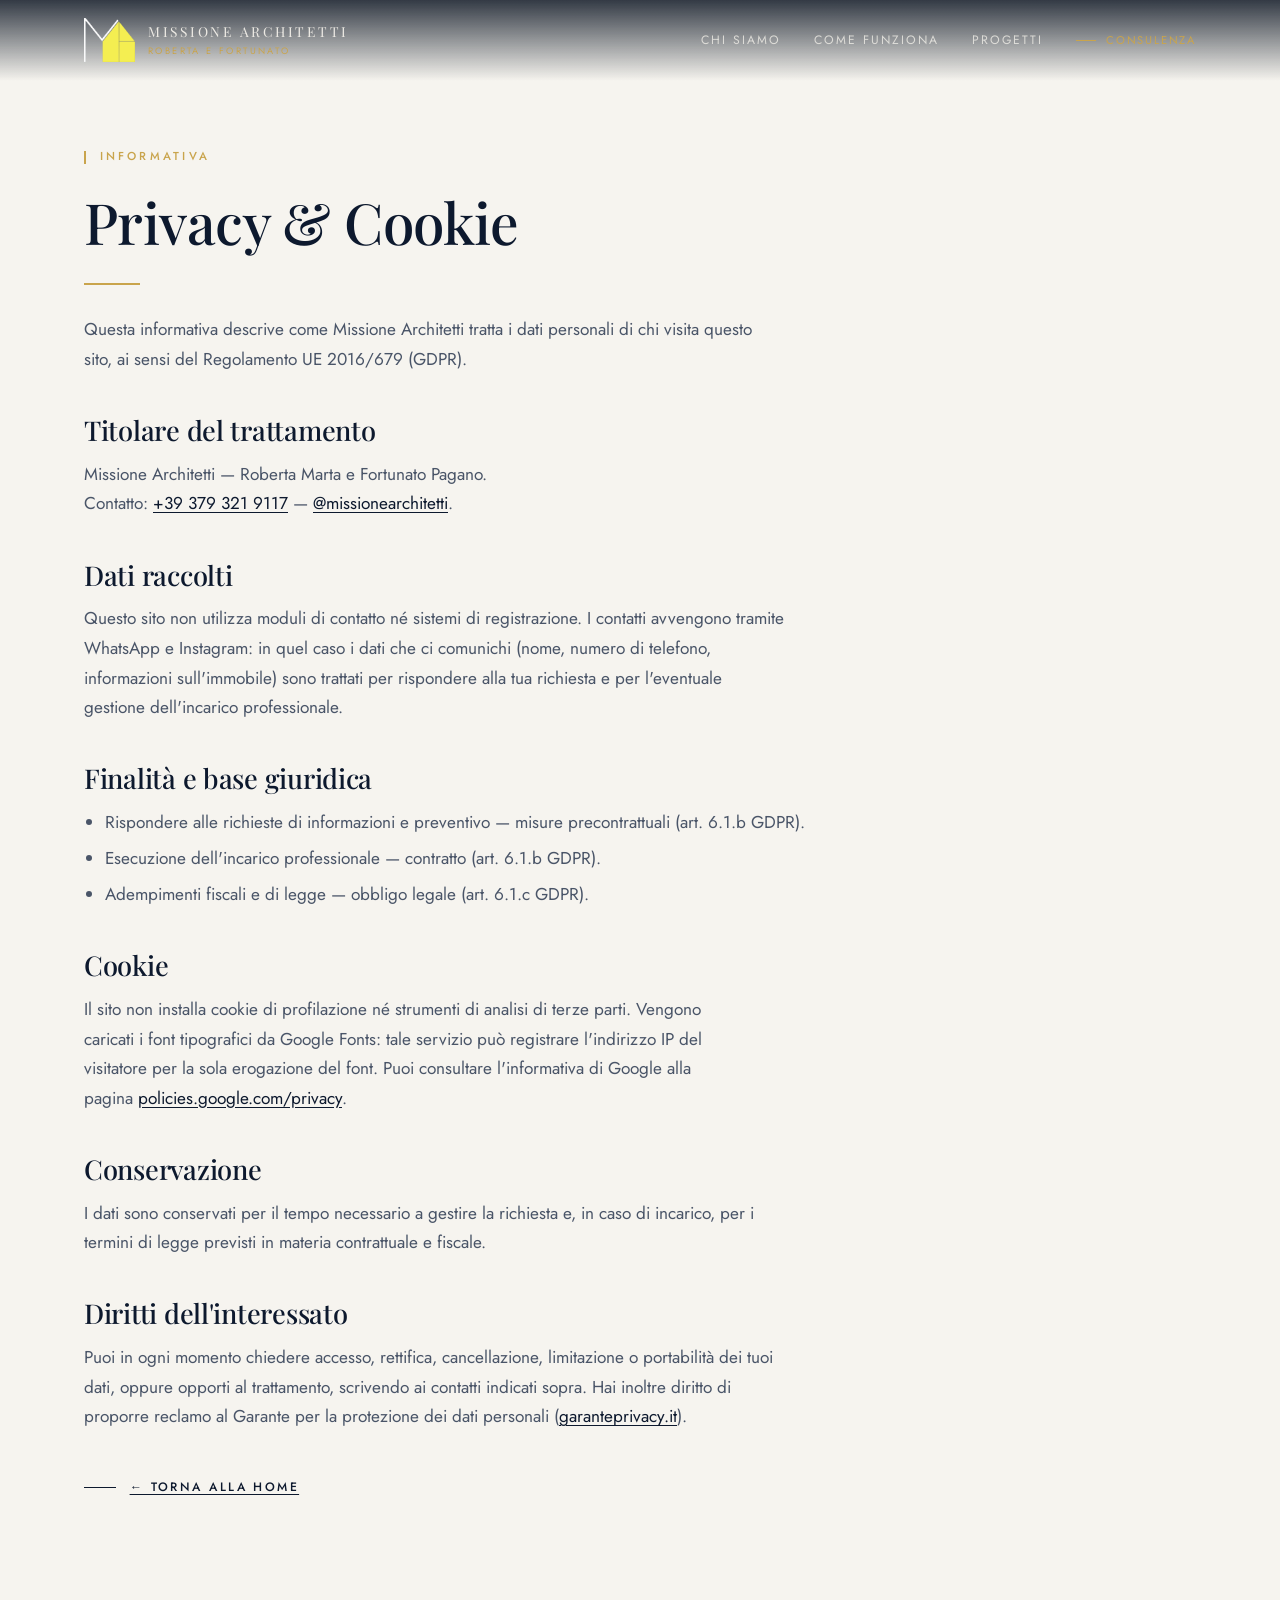
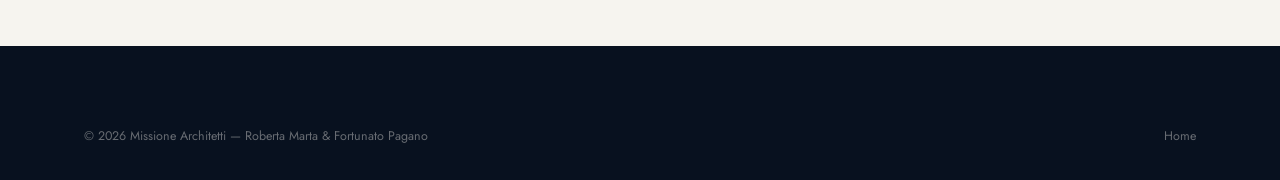
==== privacy.html @ d859e7e1 "Favicon quadrata, canonical sul dominio, sitemap e anteprime social assolute" ====
<!DOCTYPE html>
<html lang="it">
<head>
<meta charset="UTF-8">
<meta name="viewport" content="width=device-width, initial-scale=1">
<title>Privacy | Missione Architetti</title>
<meta name="description" content="Informativa privacy e cookie di Missione Architetti.">
<meta name="robots" content="noindex, follow">
<meta name="theme-color" content="#0D192E">
<link rel="canonical" href="https://www.missionearchitetti.it/privacy.html">
<link rel="icon" href="/favicon.ico" sizes="32x32">
<link rel="icon" type="image/png" href="/assets/img/favicon-512.png" sizes="512x512">
<link rel="apple-touch-icon" href="/assets/img/apple-touch-icon.png">
<link rel="preconnect" href="https://fonts.googleapis.com">
<link rel="preconnect" href="https://fonts.gstatic.com" crossorigin>
<link href="https://fonts.googleapis.com/css2?family=Cormorant+Garamond:ital,wght@0,400;0,500;1,400&family=Playfair+Display:wght@400;500;600&family=Jost:wght@300;400;500;600&display=swap" rel="stylesheet">
<link rel="stylesheet" href="assets/style.css">
<style>
  .legal{padding-top:clamp(9rem,16vh,12rem)}
  .legal h2{font-size:clamp(1.3rem,1.1rem + .8vw,1.7rem); margin:2.6rem 0 .9rem}
  .legal p, .legal li{color:var(--ink-soft); max-width:70ch}
  .legal ul{list-style:disc; padding-left:1.3rem; margin-top:.6rem}
  .legal li{margin-bottom:.4rem}
  .legal a{color:var(--navy); text-decoration:underline; text-underline-offset:3px}
</style>
</head>
<body>

<header class="nav is-stuck" id="nav">
  <div class="nav__inner">
    <a class="nav__logo" href="index.html" aria-label="Missione Architetti — home">
      <img src="assets/img/logo-icon.png" alt="">
      <span>Missione Architetti<small>Roberta e Fortunato</small></span>
    </a>
    <nav class="nav__links" id="navLinks" aria-label="Navigazione principale">
      <a href="index.html#chi-siamo">Chi siamo</a>
      <a href="index.html#metodo">Come funziona</a>
      <a href="progetti.html">Progetti</a>
      <a class="btn btn--gold" href="https://wa.me/393793219117" target="_blank" rel="noopener">Consulenza</a>
    </nav>
    <button class="nav__toggle" id="navToggle" aria-label="Apri il menu" aria-expanded="false" aria-controls="navLinks"><span></span></button>
  </div>
</header>

<main class="section section--cream legal">
  <div class="wrap">
    <span class="eyebrow">Informativa</span>
    <h1 class="h-section">Privacy &amp; Cookie</h1>
    <div class="rule"></div>

    <p>Questa informativa descrive come Missione Architetti tratta i dati personali di chi
    visita questo sito, ai sensi del Regolamento UE 2016/679 (GDPR).</p>

    <h2>Titolare del trattamento</h2>
    <p>Missione Architetti — Roberta Marta e Fortunato Pagano.<br>
    Contatto: <a href="https://wa.me/393793219117" target="_blank" rel="noopener">+39 379 321 9117</a> —
    <a href="https://www.instagram.com/missionearchitetti/" target="_blank" rel="noopener">@missionearchitetti</a>.</p>
    <!-- DA COMPLETARE: ragione sociale, P.IVA, sede legale ed email PEC/ordinaria -->

    <h2>Dati raccolti</h2>
    <p>Questo sito non utilizza moduli di contatto né sistemi di registrazione. I contatti
    avvengono tramite WhatsApp e Instagram: in quel caso i dati che ci comunichi (nome,
    numero di telefono, informazioni sull'immobile) sono trattati per rispondere alla tua
    richiesta e per l'eventuale gestione dell'incarico professionale.</p>

    <h2>Finalità e base giuridica</h2>
    <ul>
      <li>Rispondere alle richieste di informazioni e preventivo — misure precontrattuali (art. 6.1.b GDPR).</li>
      <li>Esecuzione dell'incarico professionale — contratto (art. 6.1.b GDPR).</li>
      <li>Adempimenti fiscali e di legge — obbligo legale (art. 6.1.c GDPR).</li>
    </ul>

    <h2>Cookie</h2>
    <p>Il sito non installa cookie di profilazione né strumenti di analisi di terze parti.
    Vengono caricati i font tipografici da Google Fonts: tale servizio può registrare
    l'indirizzo IP del visitatore per la sola erogazione del font. Puoi consultare
    l'informativa di Google alla pagina
    <a href="https://policies.google.com/privacy" target="_blank" rel="noopener">policies.google.com/privacy</a>.</p>
    <!-- Se in futuro aggiungi Google Analytics, Meta Pixel o un modulo di contatto,
         questa sezione va aggiornata e va inserito un banner di consenso cookie. -->

    <h2>Conservazione</h2>
    <p>I dati sono conservati per il tempo necessario a gestire la richiesta e, in caso di
    incarico, per i termini di legge previsti in materia contrattuale e fiscale.</p>

    <h2>Diritti dell'interessato</h2>
    <p>Puoi in ogni momento chiedere accesso, rettifica, cancellazione, limitazione o
    portabilità dei tuoi dati, oppure opporti al trattamento, scrivendo ai contatti indicati
    sopra. Hai inoltre diritto di proporre reclamo al Garante per la protezione dei dati
    personali (<a href="https://www.garanteprivacy.it" target="_blank" rel="noopener">garanteprivacy.it</a>).</p>

    <div class="btn-row">
      <a class="btn btn--ghost" href="index.html">← Torna alla home</a>
    </div>
  </div>
</main>

<footer class="footer">
  <div class="wrap">
    <div class="footer__bottom" style="border-top:0; padding-top:0">
      <p>© <span id="year">2026</span> Missione Architetti — Roberta Marta &amp; Fortunato Pagano</p>
      <p><a href="index.html">Home</a></p>
    </div>
  </div>
</footer>

<script src="assets/script.js"></script>
</body>
</html>
---- assets/style.css ----
/* ==========================================================================
   MISSIONE ARCHITETTI — Roberta Marta & Fortunato Pagano
   Palette derivata dal logo e dalla comunicazione Instagram
   ========================================================================== */

:root{
  /* Colori */
  --navy:        #0D192E;
  --navy-deep:   #08111F;
  --navy-soft:   #16243D;
  --navy-line:   rgba(237,234,228,.14);

  --gold:        #C9A44C;
  --gold-light:  #DFC07A;
  --gold-dim:    rgba(201,164,76,.28);

  --cream:       #EDEAE4;
  --cream-warm:  #F6F4EF;
  --white:       #FFFFFF;

  --ink:         #0D192E;
  --ink-soft:    #4A5568;
  --ink-mute:    #7C8798;

  /* Accento dal logo, usato con parsimonia */
  --yellow:      #F4EE51;

  /* Tipografia */
  --serif: "Cormorant Garamond", "Playfair Display", Georgia, serif;
  --display: "Playfair Display", Georgia, serif;
  --sans: "Jost", "Helvetica Neue", Arial, sans-serif;

  /* Ritmo */
  --pad: clamp(1.25rem, 5vw, 4rem);
  --section: clamp(5rem, 11vw, 9.5rem);
  --maxw: 1240px;
  --radius: 2px;

  --ease: cubic-bezier(.22,.61,.36,1);
}

/* ---------- Reset ---------- */
*,*::before,*::after{box-sizing:border-box}
*{margin:0}
html{-webkit-text-size-adjust:100%; scroll-behavior:smooth; overflow-x:clip}
@media (prefers-reduced-motion: reduce){
  html{scroll-behavior:auto}
  *,*::before,*::after{animation-duration:.001ms !important; transition-duration:.001ms !important}
}
body{
  font-family:var(--sans);
  font-size:clamp(1rem,.96rem + .2vw,1.075rem);
  line-height:1.72;
  color:var(--ink);
  background:var(--cream-warm);
  -webkit-font-smoothing:antialiased;
  overflow-x:clip;
}
img,video,svg{display:block; max-width:100%; height:auto}
a{color:inherit; text-decoration:none}
button{font:inherit; color:inherit; background:none; border:0; cursor:pointer}
ul{list-style:none; padding:0}
::selection{background:var(--gold); color:var(--navy)}

/* ---------- Layout ---------- */
.wrap{width:100%; max-width:var(--maxw); margin-inline:auto; padding-inline:var(--pad)}
.section{padding-block:var(--section)}
.section--navy{background:var(--navy); color:var(--cream)}
.section--cream{background:var(--cream-warm)}
.section--tint{background:var(--cream)}

/* ---------- Tipografia ---------- */
.eyebrow{
  display:inline-flex; align-items:center; gap:.85rem;
  font-family:var(--sans);
  font-size:.72rem; font-weight:500;
  letter-spacing:.28em; text-transform:uppercase;
  color:var(--gold);
  margin-bottom:1.5rem;
}
.eyebrow::before{content:""; width:2px; height:1.15em; background:var(--gold); flex:none}
/* Blocco introduttivo: occhiello, titolo, filetto e testo tutti sullo stesso
   margine sinistro. Usato identico in ogni sezione. */
.intro{margin-bottom:clamp(2.6rem,5vw,4rem)}
/* Testo introduttivo un po' più grande: riempie la riga invece di lasciare
   mezza pagina vuota a destra, restando comodo da leggere. */
.intro .lede,.intro p{
  max-width:68ch;
  font-size:clamp(1.1rem, 1rem + .45vw, 1.35rem);
  line-height:1.7;
}

h1,h2,h3,h4{font-family:var(--display); font-weight:500; line-height:1.08; letter-spacing:-.01em}

.h-display{
  font-size:clamp(2.6rem, 1.4rem + 5.4vw, 5.4rem);
  line-height:1.02;
  letter-spacing:-.025em;
}
.h-section{
  font-size:clamp(2.05rem, 1.3rem + 3.1vw, 3.55rem);
  line-height:1.08;
  margin-bottom:1.4rem;
  text-wrap:balance;
}
/* Sotto una certa larghezza le interruzioni manuali peggiorano il testo:
   lo lasciamo andare a capo da solo. */
@media (max-width:760px){
  .h-section br,.h-display br,.page-hero h1 br,.hero__lede br,.lede br{display:none}
  .h-section,.h-display{text-wrap:pretty}
}
.h-card{font-size:1.22rem; line-height:1.25; letter-spacing:0}

.gold{color:var(--gold)}
.on-navy .gold{color:var(--gold-light)}
/* Il giallo del logo: solo su fondo scuro, dove ha contrasto */
.yellow{color:var(--yellow)}
em.soft{font-style:italic; font-family:var(--serif); font-weight:400}

/* text-wrap:pretty impedisce che l'ultima riga resti con una parola sola */
p,li,dd,blockquote{text-wrap:pretty}

.lede{
  font-size:clamp(1.06rem,1rem + .35vw,1.22rem);
  line-height:1.75;
  color:var(--ink-soft);
  max-width:64ch;
}
.section--navy .lede{color:rgba(237,234,228,.76)}

.rule{width:56px; height:2px; background:var(--gold); margin:1.9rem 0}

/* ---------- Bottoni ----------
   Un unico stile in tutto il sito: filetto, scritta, freccia. Nessun riquadro. */
.btn{
  display:inline-flex; align-items:center; gap:.85rem;
  padding:.45rem 0; border:0; background:none;
  font-family:var(--sans); font-size:.76rem; font-weight:500;
  letter-spacing:.2em; text-transform:uppercase;
  color:var(--gold);
  transition:color .4s var(--ease);
}
.btn::before{
  content:""; flex:none; width:32px; height:1px; background:currentColor;
  transition:width .45s var(--ease);
}
.btn:hover::before{width:50px}
.btn svg{width:1.05em; height:1.05em; flex:none; transition:transform .4s var(--ease)}
.btn:hover svg{transform:translateX(5px)}

.btn--gold{color:var(--gold)}
.btn--gold:hover{color:var(--gold-light)}

.btn--outline{color:rgba(237,234,228,.82)}
.btn--outline:hover{color:var(--cream)}

.btn--ghost{color:var(--navy)}
.btn--ghost:hover{color:var(--gold)}

.btn-row{display:flex; flex-wrap:wrap; gap:1.4rem 2.6rem; margin-top:2.4rem}

/* ==========================================================================
   NAV
   ========================================================================== */
.nav{
  position:fixed; inset:0 0 auto 0; z-index:100;
  padding-block:1.15rem;
  transition:background .45s var(--ease), padding .45s var(--ease), box-shadow .45s var(--ease);
}
.nav::after{
  content:""; position:absolute; inset:0; z-index:-1;
  background:linear-gradient(to bottom, rgba(8,17,31,.82), rgba(8,17,31,0));
  transition:opacity .45s var(--ease);
}
.nav.is-stuck{background:rgba(8,17,31,.94); backdrop-filter:blur(14px); padding-block:.65rem; box-shadow:0 1px 0 var(--navy-line)}
.nav.is-stuck::after{opacity:0}

.nav__inner{
  max-width:var(--maxw); margin-inline:auto; padding-inline:var(--pad);
  display:flex; align-items:center; justify-content:space-between; gap:2rem;
}
.nav__logo{display:flex; align-items:center; gap:.8rem}
.nav__logo img{height:44px; width:auto; transition:height .45s var(--ease)}
.nav.is-stuck .nav__logo img{height:36px}
.nav__logo span{
  font-family:var(--display); font-size:.86rem; letter-spacing:.2em;
  text-transform:uppercase; color:var(--cream); line-height:1.3;
}
.nav__logo span small{display:block; font-family:var(--sans); font-size:.58rem; letter-spacing:.26em; color:var(--gold); margin-top:.25rem}

.nav__links{display:flex; align-items:center; gap:2.1rem}
.nav__links a{
  font-size:.76rem; font-weight:400; letter-spacing:.16em; text-transform:uppercase;
  color:rgba(237,234,228,.82); position:relative; padding-block:.3rem;
  transition:color .3s var(--ease);
}
.nav__links a::after{
  content:""; position:absolute; left:0; bottom:0; width:0; height:1px;
  background:var(--gold); transition:width .35s var(--ease);
}
.nav__links a:hover{color:var(--cream)}
.nav__links a:hover::after{width:100%}
.nav__links .btn{font-size:.7rem; color:var(--gold); gap:.6rem}
.nav__links .btn::before{width:20px}
.nav__links .btn:hover::before{width:32px}
.nav__links .btn::after{display:none}

.nav__toggle{display:none; width:44px; height:44px; align-items:center; justify-content:center; color:var(--cream)}
.nav__toggle span{display:block; width:24px; height:1.5px; background:currentColor; position:relative; transition:background .3s}
.nav__toggle span::before,.nav__toggle span::after{
  content:""; position:absolute; left:0; width:24px; height:1.5px; background:currentColor;
  transition:transform .35s var(--ease), top .35s var(--ease);
}
.nav__toggle span::before{top:-7px} .nav__toggle span::after{top:7px}
.nav.is-open .nav__toggle span{background:transparent}
.nav.is-open .nav__toggle span::before{top:0; transform:rotate(45deg)}
.nav.is-open .nav__toggle span::after{top:0; transform:rotate(-45deg)}

/* ==========================================================================
   HERO
   ========================================================================== */
.hero{
  position:relative; min-height:100svh;
  display:flex; align-items:flex-end;
  background:var(--navy-deep); color:var(--cream);
  overflow:hidden; isolation:isolate;
  padding-block:clamp(7rem,14vh,10rem) clamp(3rem,7vh,5.5rem);
}
.hero__media{position:absolute; inset:0; z-index:-2}
.hero__media video,.hero__media img{width:100%; height:100%; object-fit:cover}
.hero__media::after{
  content:""; position:absolute; inset:0;
  background:
    linear-gradient(to top, rgba(8,17,31,.96) 0%, rgba(8,17,31,.72) 38%, rgba(8,17,31,.42) 68%, rgba(8,17,31,.68) 100%),
    radial-gradient(120% 90% at 20% 100%, rgba(13,25,46,.7), transparent 65%);
}
.hero__inner{width:100%; max-width:var(--maxw); margin-inline:auto; padding-inline:var(--pad)}
.hero__mark{height:clamp(66px,9vw,102px); width:auto; margin-bottom:2rem; opacity:.96}
.hero h1{max-width:16ch}
.hero__lede{
  margin-top:1.9rem; max-width:60ch;
  color:rgba(237,234,228,.8);
  font-size:clamp(1.05rem,1rem + .34vw,1.25rem); line-height:1.65;
}


/* ---------- Barra valori ---------- */
.pillars{background:var(--navy); color:var(--cream); border-top:1px solid var(--navy-line)}
.pillars__grid{display:grid; grid-template-columns:repeat(3,1fr); gap:0; padding-block:clamp(2.5rem,5vw,3.6rem)}
.pillar{padding:1.6rem clamp(1rem,2.6vw,2.4rem); display:flex; gap:1.1rem; align-items:flex-start}
.pillar + .pillar{border-left:1px solid var(--navy-line)}
.pillar svg{width:30px; height:30px; flex:none; color:var(--gold); stroke-width:1.15}
.pillar h3{
  font-family:var(--sans); font-size:.78rem; font-weight:500;
  letter-spacing:.17em; text-transform:uppercase; color:var(--cream);
  line-height:1.4; margin-bottom:.7rem;
}
.pillar p{font-size:.92rem; line-height:1.6; color:rgba(237,234,228,.62)}

/* ==========================================================================
   CHI SIAMO
   ========================================================================== */

/* Team */
.team{display:grid; grid-template-columns:repeat(2,1fr); gap:clamp(1.4rem,3vw,2.6rem); margin-top:clamp(3.5rem,7vw,5.5rem)}
.member{
  position:relative; overflow:hidden; border-radius:var(--radius);
  background:var(--navy-soft); cursor:pointer; outline:none;
}
.member:focus-visible{box-shadow:0 0 0 2px var(--gold)}
.member img{width:100%; aspect-ratio:4/5; object-fit:cover; transition:transform 1s var(--ease), filter .6s var(--ease)}
.member:hover img{transform:scale(1.035)}
.member.is-open img{filter:blur(2px) brightness(.6)}

.member__body{
  position:absolute; inset:auto 0 0 0; padding:clamp(1.2rem,3vw,2rem);
  background:linear-gradient(to top, rgba(8,17,31,.94), rgba(8,17,31,.55) 55%, transparent);
  transition:opacity .45s var(--ease), transform .45s var(--ease);
}
.member__body p{font-size:.72rem; letter-spacing:.22em; text-transform:uppercase; color:var(--gold-light)}
.member__body h3{font-family:var(--display); font-size:clamp(1.2rem,1rem + .8vw,1.7rem); color:var(--cream); margin-top:.35rem}
.member:hover .member__body,
.member:focus-within .member__body,
.member.is-open .member__body{opacity:0; transform:translateY(14px)}

/* Suggerimento "Scopri di più" */
.member__hint{
  display:inline-flex; align-items:center; gap:.5rem; margin-top:.9rem;
  font-size:.68rem; letter-spacing:.18em; text-transform:uppercase;
  color:rgba(237,234,228,.62);
  transition:color .35s var(--ease);
}
.member__hint svg{width:15px; height:15px; stroke-width:1.4; color:var(--gold)}
.member:hover .member__hint{color:var(--cream)}

/* Pannello bio */
.member__bio{
  position:absolute; inset:0; z-index:2;
  display:flex; flex-direction:column; justify-content:center;
  padding:clamp(1.5rem,3.4vw,2.4rem);
  background:linear-gradient(to top, rgba(8,17,31,.97), rgba(13,25,46,.93));
  opacity:0; visibility:hidden;
  transition:opacity .5s var(--ease), visibility .5s;
}
.member:hover .member__bio,
.member:focus-within .member__bio,
.member.is-open .member__bio{opacity:1; visibility:visible}

.member__bio .member__role{font-size:.68rem; letter-spacing:.24em; text-transform:uppercase; color:var(--gold)}
.member__bio h3{font-family:var(--display); font-size:clamp(1.25rem,1rem + .85vw,1.75rem); color:var(--cream); margin-top:.3rem}
.member__rule{display:block; width:44px; height:2px; background:var(--gold); margin:1.1rem 0 1.3rem}
.member__text p{font-size:clamp(.88rem,.85rem + .12vw,.96rem); line-height:1.68; color:rgba(237,234,228,.76)}
.member__text p + p{margin-top:.85rem}

/* Il pannello entra dal basso, con un filo di ritardo */
.member__bio > *{transform:translateY(12px); opacity:0; transition:transform .55s var(--ease), opacity .55s var(--ease)}
.member:hover .member__bio > *,
.member:focus-within .member__bio > *,
.member.is-open .member__bio > *{transform:none; opacity:1}
.member__bio > *:nth-child(2){transition-delay:.06s}
.member__bio > *:nth-child(3){transition-delay:.1s}
.member__bio > *:nth-child(4){transition-delay:.15s}

/* Chiusura: serve solo al tocco, su desktop basta togliere il mouse */
.member__close{
  display:none; position:absolute; top:.9rem; right:.9rem;
  width:38px; height:38px; border-radius:50%;
  align-items:center; justify-content:center;
  border:1px solid rgba(237,234,228,.28); color:var(--cream);
}
.member__close svg{width:16px; height:16px}

/* ==========================================================================
   COME FUNZIONA — timeline
   ========================================================================== */
.steps{display:grid; grid-template-columns:repeat(3,1fr); gap:clamp(1.6rem,4vw,3.2rem); position:relative}
.steps::before{
  content:""; position:absolute; top:33px; left:0; right:8%; height:1px;
  background:repeating-linear-gradient(to right, var(--gold-dim) 0 7px, transparent 7px 14px);
}
.step{position:relative}
.step__num{
  width:66px; height:66px; margin:0 0 1.6rem;
  display:grid; place-items:center; border-radius:50%;
  background:var(--navy); color:var(--gold); border:1px solid var(--gold-dim);
  font-family:var(--display); font-size:1.25rem; position:relative; z-index:1;
}
.section--navy .step__num{background:var(--navy-soft)}
.step h3{font-family:var(--sans); font-size:.84rem; font-weight:500; letter-spacing:.16em; text-transform:uppercase; margin-bottom:.75rem}
.step p{font-size:.96rem; color:var(--ink-soft); max-width:32ch}
.section--navy .step p{color:rgba(237,234,228,.66)}

/* ==========================================================================
   COSA RICEVI — deliverable
   ========================================================================== */
/* La colonna immagine si allunga esattamente quanto l'elenco accanto:
   stessa riga in alto, stessa riga in basso. */
.deliver{display:grid; grid-template-columns:1.32fr .68fr; gap:clamp(2.5rem,5vw,4rem); align-items:stretch}
.deliver__media{position:relative}
.deliver__media img{
  position:absolute; inset:0;          /* così è l'elenco a dettare l'altezza */
  width:100%; height:100%; object-fit:cover; object-position:center;
  border-radius:var(--radius);
}

.dlist{display:grid; gap:0}
.dlist li{display:flex; gap:1.35rem; padding:1.5rem 0; border-bottom:1px solid rgba(13,25,46,.1)}
.section--navy .dlist li{border-color:var(--navy-line)}
.dlist li:first-child{padding-top:0}
.dlist li:last-child{border-bottom:0}
.dlist__ico{
  width:44px; height:44px; flex:none; border-radius:50%;
  display:grid; place-items:center; background:var(--navy); color:var(--gold);
}
.dlist__ico svg{width:20px; height:20px; stroke-width:1.3}
.dlist h3{font-family:var(--sans); font-size:.82rem; font-weight:600; letter-spacing:.13em; text-transform:uppercase; margin-bottom:.4rem}
.dlist p{font-size:.95rem; line-height:1.62; color:var(--ink-soft)}
.section--navy .dlist p{color:rgba(237,234,228,.66)}

/* ==========================================================================
   PROGETTI — griglia video
   ========================================================================== */
.projects__head{display:flex; flex-wrap:wrap; align-items:flex-end; justify-content:space-between; gap:2rem}
.pgrid{
  display:grid; grid-template-columns:repeat(12,1fr);
  gap:clamp(.9rem,2vw,1.6rem);
  margin-top:clamp(2.8rem,6vw,4.2rem);
}
.pcard{
  position:relative; overflow:hidden; border-radius:var(--radius);
  background:var(--navy-soft); cursor:pointer; isolation:isolate;
}
.pcard--wide{grid-column:span 7} .pcard--tall{grid-column:span 5}
.pcard--half{grid-column:span 6}
.pcard video,.pcard img{width:100%; height:100%; object-fit:cover; transition:transform 1.1s var(--ease), filter .6s var(--ease)}
.pcard--wide video,.pcard--wide img,.pcard--half video,.pcard--half img{aspect-ratio:16/10}
.pcard--tall video,.pcard--tall img{aspect-ratio:3/4}
.pcard:hover video,.pcard:hover img{transform:scale(1.04)}
.pcard::after{
  content:""; position:absolute; inset:0; z-index:1; pointer-events:none;
  background:linear-gradient(to top, rgba(8,17,31,.88), rgba(8,17,31,.12) 55%, transparent);
}
.pcard__body{position:absolute; inset:auto 0 0 0; z-index:2; padding:clamp(1.15rem,2.6vw,1.9rem); pointer-events:none}
.pcard__body span{font-size:.66rem; letter-spacing:.24em; text-transform:uppercase; color:var(--gold-light)}
.pcard__body h3{font-family:var(--display); font-size:clamp(1.15rem,1rem + .6vw,1.55rem); color:var(--cream); margin-top:.3rem}
.pcard__play{
  position:absolute; top:clamp(.9rem,2vw,1.4rem); right:clamp(.9rem,2vw,1.4rem); z-index:2;
  width:42px; height:42px; border-radius:50%; display:grid; place-items:center;
  background:rgba(8,17,31,.55); border:1px solid rgba(237,234,228,.3); color:var(--cream);
  backdrop-filter:blur(6px); transition:background .35s var(--ease), color .35s var(--ease), border-color .35s;
}
.pcard:hover .pcard__play{background:var(--gold); color:var(--navy); border-color:var(--gold)}
.pcard__play svg{width:15px; height:15px}

.projects__note{
  margin-top:2.4rem; font-size:.85rem; color:rgba(237,234,228,.5);
  display:flex; align-items:center; gap:.7rem;
}
.projects__note::before{content:""; width:22px; height:1px; background:var(--gold-dim)}

/* ---------- Anteprima progetti in home ---------- */
.teaser{display:grid; grid-template-columns:repeat(3,1fr); gap:clamp(.9rem,2vw,1.5rem); margin-top:clamp(2.6rem,5vw,3.8rem)}
.teaser .pcard{grid-column:auto}
.teaser .pcard img,.teaser .pcard video{aspect-ratio:4/5}
.teaser__cta{display:flex; margin-top:clamp(2.2rem,4vw,3rem)}

/* ==========================================================================
   PAGINA PROGETTI
   ========================================================================== */
.page-hero{
  background:var(--navy); color:var(--cream);
  padding-block:clamp(9rem,17vh,13rem) clamp(3.5rem,7vw,5.5rem);
  position:relative; overflow:hidden;
}
.page-hero::after{
  content:""; position:absolute; right:-8%; top:-30%; width:46%; aspect-ratio:1;
  border:1px solid var(--navy-line); border-radius:50%; pointer-events:none;
}
.page-hero h1{font-size:clamp(2.4rem,1.5rem + 3.8vw,4.4rem); max-width:14ch}
.page-hero .lede{margin-top:1.8rem}

.projects-list{display:grid; gap:clamp(4rem,9vw,7.5rem)}

/* Il video parte dalla stessa riga del numero di progetto */
.project{display:grid; grid-template-columns:1.08fr .92fr; gap:clamp(2rem,5vw,4.5rem); align-items:start}
.project:nth-child(even) .project__media{order:2}

.project__media{
  position:relative; overflow:hidden; border-radius:var(--radius);
  background:var(--navy-soft); cursor:pointer; isolation:isolate;
}
.project__media video,.project__media img{width:100%; height:100%; object-fit:cover; transition:transform 1.1s var(--ease)}
.project__media:hover video,.project__media:hover img{transform:scale(1.035)}
.project__media--wide video,.project__media--wide img{aspect-ratio:16/10}
.project__media--tall video,.project__media--tall img{aspect-ratio:4/5}
.project__media::after{background:linear-gradient(to top, rgba(8,17,31,.32), transparent 42%)}
.project__media .pcard__play{opacity:1}

.project__num{
  font-family:var(--display); font-size:.86rem; letter-spacing:.2em;
  color:var(--gold); margin-bottom:1rem; display:block;
}
.project h2{font-size:clamp(1.7rem,1.3rem + 1.7vw,2.6rem); margin-bottom:1.1rem}
.project__cat{font-size:.7rem; letter-spacing:.24em; text-transform:uppercase; color:var(--ink-mute); margin-bottom:.9rem}
.section--navy .project__cat{color:rgba(237,234,228,.5)}
.project__desc{font-size:1rem; line-height:1.75; color:var(--ink-soft)}
.section--navy .project__desc{color:rgba(237,234,228,.72)}
.project__desc p + p{margin-top:.9rem}

/* Chiusura della galleria: pannello scuro con il marchio in filigrana */
.soon{
  position:relative; overflow:hidden; isolation:isolate;
  margin-top:clamp(4rem,8vw,6.5rem);
  padding:clamp(2.6rem,5.5vw,4.5rem);
  background:var(--navy); color:var(--cream);
  border-radius:var(--radius);
}
.soon::before{                      /* alone luminoso in basso a destra */
  content:""; position:absolute; z-index:-1; inset:auto -10% -60% auto;
  width:52%; aspect-ratio:1; border-radius:50%;
  background:radial-gradient(circle, rgba(201,164,76,.16), transparent 68%);
}
.soon::after{                       /* cerchio sottile, come sull'intestazione */
  content:""; position:absolute; z-index:-1; inset:-42% -14% auto auto;
  width:44%; aspect-ratio:1; border:1px solid var(--navy-line); border-radius:50%;
}
.soon__mark{
  position:absolute; z-index:-1; right:clamp(-2rem,-1vw,0rem); bottom:-14%;
  width:clamp(170px,24vw,320px); height:auto; opacity:.09;
  pointer-events:none;
}
.soon__body{position:relative; max-width:52ch}
.soon h3{
  font-family:var(--display); font-weight:500; line-height:1.06;
  font-size:clamp(1.9rem,1.4rem + 2.1vw,3rem);
  margin-bottom:1.3rem;
}
.soon p{color:rgba(237,234,228,.7); max-width:48ch; margin-bottom:2.2rem}
.soon .btn{color:var(--gold)}
.soon .btn:hover{color:var(--gold-light)}

/* Lightbox */
.lb{
  position:fixed; inset:0; z-index:200; display:grid; place-items:center;
  background:rgba(6,12,22,.94); backdrop-filter:blur(8px);
  opacity:0; visibility:hidden; transition:opacity .4s var(--ease), visibility .4s;
  padding:clamp(1rem,4vw,3rem);
}
.lb.is-open{opacity:1; visibility:visible}
.lb video{max-width:min(100%,900px); max-height:86svh; width:auto; border-radius:var(--radius)}
.lb__close{
  position:absolute; top:clamp(1rem,3vw,2rem); right:clamp(1rem,3vw,2rem);
  width:46px; height:46px; border-radius:50%; display:grid; place-items:center;
  border:1px solid rgba(237,234,228,.28); color:var(--cream); transition:background .3s, color .3s;
}
.lb__close:hover{background:var(--gold); color:var(--navy); border-color:var(--gold)}
.lb__close svg{width:18px; height:18px}

/* ==========================================================================
   PERCHÉ NOI
   ========================================================================== */
.why{display:grid; grid-template-columns:repeat(2,1fr); gap:clamp(1.6rem,3.5vw,2.8rem); margin-top:clamp(3rem,6vw,4.5rem)}
.wcard{
  padding:clamp(1.8rem,3.5vw,2.6rem);
  background:var(--navy-soft); border:1px solid var(--navy-line); border-radius:var(--radius);
  transition:border-color .45s var(--ease), transform .45s var(--ease), background .45s var(--ease);
}
.wcard:hover{border-color:var(--gold-dim); transform:translateY(-4px); background:#18273f}
.wcard__ico{
  width:52px; height:52px; border-radius:50%; display:grid; place-items:center;
  background:rgba(201,164,76,.12); color:var(--gold); margin-bottom:1.5rem;
}
.wcard__ico svg{width:23px; height:23px; stroke-width:1.3}
.wcard h3{font-family:var(--sans); font-size:.85rem; font-weight:600; letter-spacing:.15em; text-transform:uppercase; color:var(--cream); margin-bottom:.7rem}
.wcard p{font-size:.96rem; line-height:1.66; color:rgba(237,234,228,.66)}

/* ==========================================================================
   CTA CONTATTI
   ========================================================================== */
.cta{position:relative; overflow:hidden; background:var(--cream)}
.cta::before,.cta::after{
  content:""; position:absolute; left:-10%; right:-10%; height:clamp(90px,14vw,180px);
  background:var(--navy); border-radius:50%;
}
.cta::before{top:calc(-1 * clamp(50px,8vw,110px))}
.cta::after{bottom:calc(-1 * clamp(50px,8vw,110px))}
.cta .wrap{position:relative; z-index:1}
/* Fascia a tutta larghezza divisa in tre, come i pilastri in cima alla pagina */
.cta__methods{
  display:grid; grid-template-columns:repeat(3,auto);
  justify-content:space-between;
  border-block:1px solid rgba(13,25,46,.14);
}
.method{
  display:flex; flex-direction:column; align-items:flex-start; gap:.85rem;
  padding:clamp(1.9rem,3.4vw,2.6rem) clamp(1.5rem,3vw,2.6rem) clamp(1.9rem,3.4vw,2.6rem) 0;
}
.method + .method{
  border-left:1px solid rgba(13,25,46,.14);
  padding-left:clamp(1.5rem,3vw,2.6rem);
}
.method:last-child{padding-right:0}   /* l'ultima voce chiude sul margine destro */
.method__ico{
  width:64px; height:64px; border-radius:50%; display:grid; place-items:center;
  border:1px solid var(--gold); color:var(--navy);
  transition:background .4s var(--ease), color .4s var(--ease);
}
/* Niente spostamento in hover: le tre voci restano sulla stessa riga */
.method:hover .method__ico{background:var(--navy); color:var(--gold)}
.method strong{transition:color .4s var(--ease)}
.method:hover strong{color:var(--gold)}
.method__ico svg{width:26px; height:26px; stroke-width:1.3}
.method small{font-size:.7rem; letter-spacing:.22em; text-transform:uppercase; color:var(--ink-mute); margin-top:.35rem}
.method strong{font-family:var(--display); font-size:clamp(1.15rem,1rem + .5vw,1.5rem); font-weight:500; color:var(--navy); margin-top:-.35rem}
.cta__note{margin-top:2.2rem; font-size:.88rem; color:var(--ink-mute); max-width:46ch}

/* ==========================================================================
   FOOTER
   ========================================================================== */
.footer{background:var(--navy-deep); color:rgba(237,234,228,.62); padding-block:clamp(3.5rem,7vw,5rem) 2rem; font-size:.88rem}
.footer__top{display:grid; grid-template-columns:1.4fr 1fr 1fr; gap:clamp(2rem,5vw,4rem); padding-bottom:2.8rem; border-bottom:1px solid var(--navy-line)}
.footer__logo img{height:76px; width:auto; margin-bottom:1.2rem}
.footer h4{font-family:var(--sans); font-size:.72rem; font-weight:500; letter-spacing:.22em; text-transform:uppercase; color:var(--gold); margin-bottom:1.2rem}
.footer li + li{margin-top:.65rem}
.footer a{transition:color .3s var(--ease)}
.footer a:hover{color:var(--cream)}
.footer__bottom{display:flex; flex-wrap:wrap; justify-content:space-between; gap:1rem; padding-top:1.8rem; font-size:.78rem; color:rgba(237,234,228,.42)}

/* WhatsApp flottante */
.wa{
  position:fixed; right:clamp(1rem,3vw,2rem); bottom:clamp(1rem,3vw,2rem); z-index:90;
  width:56px; height:56px; border-radius:50%; display:grid; place-items:center;
  background:var(--gold); color:var(--navy);
  box-shadow:0 10px 30px rgba(8,17,31,.3);
  transition:transform .35s var(--ease), background .35s var(--ease);
}
.wa:hover{transform:translateY(-4px) scale(1.05); background:var(--gold-light)}
.wa svg{width:27px; height:27px}

/* ==========================================================================
   REVEAL
   ========================================================================== */
.reveal{opacity:0; transform:translateY(26px); transition:opacity .9s var(--ease), transform .9s var(--ease)}
.reveal.is-in{opacity:1; transform:none}
.reveal[data-d="1"]{transition-delay:.09s}
.reveal[data-d="2"]{transition-delay:.18s}
.reveal[data-d="3"]{transition-delay:.27s}
.reveal[data-d="4"]{transition-delay:.36s}
.reveal[data-d="5"]{transition-delay:.45s}
.reveal[data-d="6"]{transition-delay:.54s}

/* ==========================================================================
   RESPONSIVE
   ========================================================================== */
@media (max-width:980px){
  .nav__links{
    position:fixed; inset:0 0 0 auto; width:min(84vw,380px);
    flex-direction:column; align-items:flex-start; justify-content:center; gap:1.7rem;
    padding:2rem clamp(1.5rem,6vw,3rem);
    background:var(--navy-deep); border-left:1px solid var(--navy-line);
    transform:translateX(100%); transition:transform .5s var(--ease);
  }
  .nav.is-open .nav__links{transform:none}
  .nav__links a{font-size:1rem; letter-spacing:.14em}
  .nav__toggle{display:flex; position:relative; z-index:1}

  .about__grid,.deliver{grid-template-columns:1fr}
  .cta__methods{grid-template-columns:1fr}
  .method{padding-right:0}
  .method + .method{border-left:0; border-top:1px solid rgba(13,25,46,.14); padding-left:0}
  /* Al tocco la bio si apre col tap, quindi serve la X per chiuderla */
  .member{cursor:default}
  .member:hover .member__bio{opacity:0; visibility:hidden}
  .member:hover .member__bio > *{transform:translateY(12px); opacity:0}
  .member:hover .member__body{opacity:1; transform:none}
  .member.is-open .member__bio{opacity:1; visibility:visible}
  .member.is-open .member__bio > *{transform:none; opacity:1}
  .member.is-open .member__body{opacity:0; transform:translateY(14px)}
  .member__close{display:flex}
  .deliver__media{position:relative; max-width:440px; height:min(58svh,460px); margin-top:2.6rem}
  .pillars__grid{grid-template-columns:1fr}
  .pillar + .pillar{border-left:0; border-top:1px solid var(--navy-line)}
  .steps{grid-template-columns:1fr; gap:2.4rem}
  .steps::before{display:none}
  .why{grid-template-columns:1fr}
  .footer__top{grid-template-columns:1fr 1fr}
  .footer__logo{grid-column:1 / -1}
}

@media (max-width:980px){
  .project{grid-template-columns:1fr; gap:2rem}
  .project:nth-child(even) .project__media{order:0}
  /* su schermo stretto finirebbe sotto il testo */
  .soon__mark{display:none}
  .soon::before{inset:auto -30% -40% auto; width:80%}
  .teaser{grid-template-columns:repeat(3,1fr); gap:.7rem}
  .teaser .pcard__body{padding:.9rem}
  .teaser .pcard__body h3{font-size:1rem}
  .teaser .pcard__body span{font-size:.58rem}
  .teaser .pcard__play{display:none}
}

/* ==========================================================================
   TELEFONO — leggibilità e aree di tocco
   Su schermo piccolo i caratteri molto piccoli e i link stretti diventano
   difficili da leggere e da centrare col dito: qui vengono ingranditi.
   ========================================================================== */
@media (max-width:720px){
  .eyebrow{font-size:.78rem; letter-spacing:.2em; margin-bottom:1.2rem}
  .btn{font-size:.85rem; letter-spacing:.16em; padding-block:.85rem}
  .btn::before{width:26px}

  .nav__links a{padding-block:.62rem}
  .nav__links .btn{font-size:.85rem; padding-block:.9rem}
  .nav__links .btn::before{width:26px}

  .teaser .pcard__body span{font-size:.74rem}
  .teaser .pcard__body h3{font-size:1.12rem}

  .pillar h3{font-size:.88rem}
  .pillar p{font-size:.98rem}

  .member__body p,.member__bio .member__role{font-size:.76rem}
  .member__close{width:44px; height:44px}

  .step h3,.dlist h3,.wcard h3{font-size:.9rem; letter-spacing:.1em}
  .dlist p,.wcard p,.step p{font-size:1rem}
  .dlist li{padding-block:1.3rem}

  .method small{font-size:.76rem}
  .project__cat,.pcard__body span{font-size:.74rem}
  .projects__note{font-size:.92rem}

  .footer{font-size:.96rem}
  .footer h4{font-size:.8rem}
  .footer li + li{margin-top:.1rem}
  .footer li a{display:inline-block; padding-block:.6rem}
  .footer__bottom{font-size:.86rem}

  .wa{width:60px; height:60px}
  .wa svg{width:29px; height:29px}

  .pgrid{grid-template-columns:1fr}
  .teaser{grid-template-columns:1fr 1fr}
  .teaser .pcard:nth-child(3){display:none}
  .pcard--wide,.pcard--tall,.pcard--half{grid-column:1 / -1}
  .pcard--tall video,.pcard--tall img{aspect-ratio:4/5}
  .team{grid-template-columns:1fr; max-width:420px}
  .hero{align-items:center; min-height:92svh}
  .footer__top{grid-template-columns:1fr}
  .btn-row{flex-direction:column; gap:1.1rem}
  .nav__logo span{display:none}
}
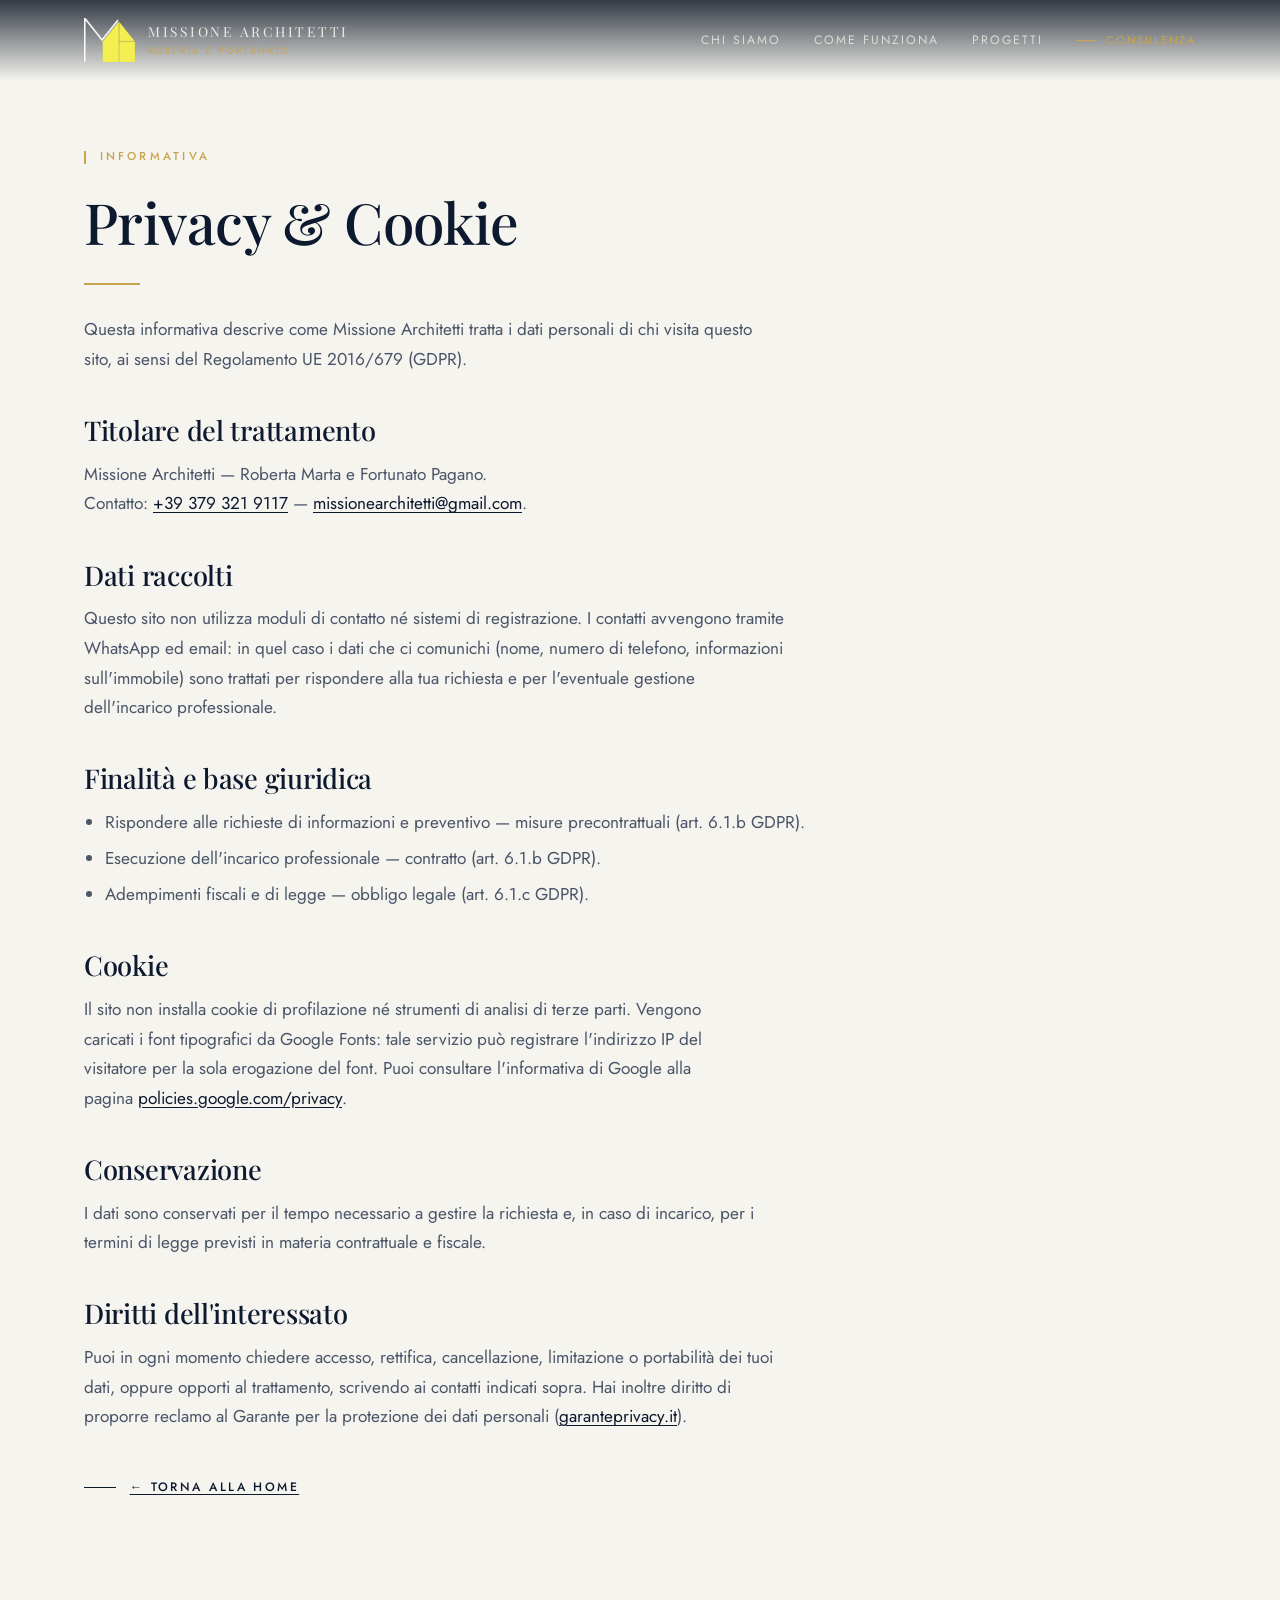
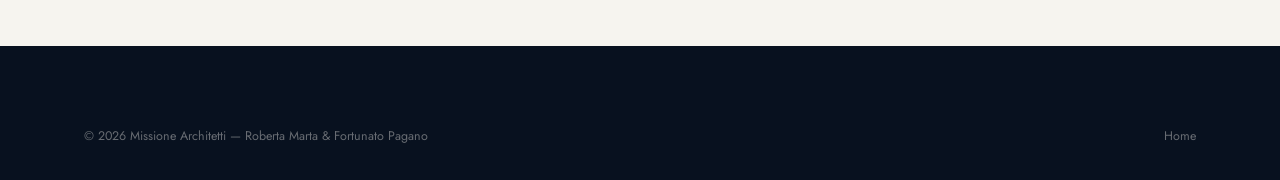
==== commit 7814034c: "Aggiorna messaggi WhatsApp e contatti" ====
--- a/privacy.html
+++ b/privacy.html
@@ -7,8 +7,10 @@
 <meta name="description" content="Informativa privacy e cookie di Missione Architetti.">
 <meta name="robots" content="noindex, follow">
 <meta name="theme-color" content="#0D192E">
-<link rel="canonical" href="https://www.missionearchitetti.it/privacy.html">
-<link rel="icon" href="/favicon.ico" sizes="32x32">
+<link rel="canonical" href="https://www.missionearchitetti.it/privacy">
+<link rel="icon" href="/favicon.ico" sizes="16x16 32x32 48x48">
+<link rel="icon" type="image/png" href="/assets/img/favicon-96.png" sizes="96x96">
+<link rel="icon" type="image/png" href="/assets/img/favicon-192.png" sizes="192x192">
 <link rel="icon" type="image/png" href="/assets/img/favicon-512.png" sizes="512x512">
 <link rel="apple-touch-icon" href="/assets/img/apple-touch-icon.png">
 <link rel="preconnect" href="https://fonts.googleapis.com">
@@ -28,15 +30,15 @@
 
 <header class="nav is-stuck" id="nav">
   <div class="nav__inner">
-    <a class="nav__logo" href="index.html" aria-label="Missione Architetti — home">
+    <a class="nav__logo" href="/" aria-label="Missione Architetti — home">
       <img src="assets/img/logo-icon.png" alt="">
       <span>Missione Architetti<small>Roberta e Fortunato</small></span>
     </a>
     <nav class="nav__links" id="navLinks" aria-label="Navigazione principale">
-      <a href="index.html#chi-siamo">Chi siamo</a>
-      <a href="index.html#metodo">Come funziona</a>
-      <a href="progetti.html">Progetti</a>
-      <a class="btn btn--gold" href="https://wa.me/393793219117" target="_blank" rel="noopener">Consulenza</a>
+      <a href="/#chi-siamo">Chi siamo</a>
+      <a href="/#metodo">Come funziona</a>
+      <a href="/progetti">Progetti</a>
+      <a class="btn btn--gold" href="https://wa.me/393793219117?text=Salve%2C%20Ciao%20Missione%20Architetti!%20%F0%9F%91%8B%0AVorrei%20ricevere%20maggiori%20informazioni%20sui%20vostri%20servizi%20e%2C%20se%20possibile%2C%20fissare%20una%20consulenza.%20%F0%9F%8F%A0%E2%9C%A8" target="_blank" rel="noopener">Consulenza</a>
     </nav>
     <button class="nav__toggle" id="navToggle" aria-label="Apri il menu" aria-expanded="false" aria-controls="navLinks"><span></span></button>
   </div>
@@ -53,13 +55,13 @@
 
     <h2>Titolare del trattamento</h2>
     <p>Missione Architetti — Roberta Marta e Fortunato Pagano.<br>
-    Contatto: <a href="https://wa.me/393793219117" target="_blank" rel="noopener">+39 379 321 9117</a> —
-    <a href="https://www.instagram.com/missionearchitetti/" target="_blank" rel="noopener">@missionearchitetti</a>.</p>
+    Contatto: <a href="https://wa.me/393793219117?text=Salve%2C%20Ciao%20Missione%20Architetti!%20%F0%9F%91%8B%0AVorrei%20ricevere%20maggiori%20informazioni%20sui%20vostri%20servizi%20e%2C%20se%20possibile%2C%20fissare%20una%20consulenza.%20%F0%9F%8F%A0%E2%9C%A8" target="_blank" rel="noopener">+39 379 321 9117</a> —
+    <a href="mailto:missionearchitetti@gmail.com">missionearchitetti@gmail.com</a>.</p>
     <!-- DA COMPLETARE: ragione sociale, P.IVA, sede legale ed email PEC/ordinaria -->
 
     <h2>Dati raccolti</h2>
     <p>Questo sito non utilizza moduli di contatto né sistemi di registrazione. I contatti
-    avvengono tramite WhatsApp e Instagram: in quel caso i dati che ci comunichi (nome,
+    avvengono tramite WhatsApp ed email: in quel caso i dati che ci comunichi (nome,
     numero di telefono, informazioni sull'immobile) sono trattati per rispondere alla tua
     richiesta e per l'eventuale gestione dell'incarico professionale.</p>
 
@@ -90,7 +92,7 @@
     personali (<a href="https://www.garanteprivacy.it" target="_blank" rel="noopener">garanteprivacy.it</a>).</p>
 
     <div class="btn-row">
-      <a class="btn btn--ghost" href="index.html">← Torna alla home</a>
+      <a class="btn btn--ghost" href="/">← Torna alla home</a>
     </div>
   </div>
 </main>
@@ -99,7 +101,7 @@
   <div class="wrap">
     <div class="footer__bottom" style="border-top:0; padding-top:0">
       <p>© <span id="year">2026</span> Missione Architetti — Roberta Marta &amp; Fortunato Pagano</p>
-      <p><a href="index.html">Home</a></p>
+      <p><a href="/">Home</a></p>
     </div>
   </div>
 </footer>
--- a/assets/style.css
+++ b/assets/style.css
@@ -353,15 +353,7 @@
 /* ==========================================================================
    COSA RICEVI — deliverable
    ========================================================================== */
-/* La colonna immagine si allunga esattamente quanto l'elenco accanto:
-   stessa riga in alto, stessa riga in basso. */
-.deliver{display:grid; grid-template-columns:1.32fr .68fr; gap:clamp(2.5rem,5vw,4rem); align-items:stretch}
-.deliver__media{position:relative}
-.deliver__media img{
-  position:absolute; inset:0;          /* così è l'elenco a dettare l'altezza */
-  width:100%; height:100%; object-fit:cover; object-position:center;
-  border-radius:var(--radius);
-}
+.deliver{display:grid; grid-template-columns:1fr}
 
 .dlist{display:grid; gap:0}
 .dlist li{display:flex; gap:1.35rem; padding:1.5rem 0; border-bottom:1px solid rgba(13,25,46,.1)}
@@ -441,9 +433,9 @@
 
 .projects-list{display:grid; gap:clamp(4rem,9vw,7.5rem)}
 
-/* Il video parte dalla stessa riga del numero di progetto */
-.project{display:grid; grid-template-columns:1.08fr .92fr; gap:clamp(2rem,5vw,4.5rem); align-items:start}
-.project:nth-child(even) .project__media{order:2}
+/* Colonne uguali: così il video ha la stessa larghezza sia a sinistra che a destra */
+.project{display:grid; grid-template-columns:1fr 1fr; gap:clamp(2rem,5vw,4.5rem); align-items:start}
+.project:nth-child(even) .project__side{order:2}
 
 .project__media{
   position:relative; overflow:hidden; border-radius:var(--radius);
@@ -451,17 +443,24 @@
 }
 .project__media video,.project__media img{width:100%; height:100%; object-fit:cover; transition:transform 1.1s var(--ease)}
 .project__media:hover video,.project__media:hover img{transform:scale(1.035)}
-.project__media--wide video,.project__media--wide img{aspect-ratio:16/10}
-.project__media--tall video,.project__media--tall img{aspect-ratio:4/5}
-.project__media::after{background:linear-gradient(to top, rgba(8,17,31,.32), transparent 42%)}
+/* Stessa proporzione per tutti i video: la sequenza scorre regolare */
+.project__media video,.project__media img{aspect-ratio:4/3}
+.project__media::after{background:linear-gradient(to top, rgba(8,17,31,.22), transparent 40%)}
 .project__media .pcard__play{opacity:1}
 
-.project__num{
-  font-family:var(--display); font-size:.86rem; letter-spacing:.2em;
-  color:var(--gold); margin-bottom:1rem; display:block;
-}
-.project h2{font-size:clamp(1.7rem,1.3rem + 1.7vw,2.6rem); margin-bottom:1.1rem}
-.project__cat{font-size:.7rem; letter-spacing:.24em; text-transform:uppercase; color:var(--ink-mute); margin-bottom:.9rem}
+.project h2{font-size:clamp(1.7rem,1.3rem + 1.7vw,2.6rem); margin:-.45rem 0 1.1rem}
+
+/* La categoria sta sopra il video, allineata al suo bordo sinistro.
+   La colonna di testo viene abbassata dello stesso ingombro, così il titolo
+   parte dal bordo alto del video e non da quello dell'etichetta. */
+.project{--cat-h:calc(.7rem * 1.4 + .85rem)}
+.project__side{display:flex; flex-direction:column}
+.project__cat{
+  margin:0 0 .85rem; line-height:1.4;
+  font-size:.7rem; letter-spacing:.24em; text-transform:uppercase;
+  color:var(--ink-mute);
+}
+.project__text{padding-top:var(--cat-h)}
 .section--navy .project__cat{color:rgba(237,234,228,.5)}
 .project__desc{font-size:1rem; line-height:1.75; color:var(--ink-soft)}
 .section--navy .project__desc{color:rgba(237,234,228,.72)}
@@ -495,7 +494,9 @@
   font-size:clamp(1.9rem,1.4rem + 2.1vw,3rem);
   margin-bottom:1.3rem;
 }
-.soon p{color:rgba(237,234,228,.7); max-width:48ch; margin-bottom:2.2rem}
+.soon p{color:rgba(237,234,228,.7); max-width:52ch}
+.soon p + p{margin-top:1rem}
+.soon .btn{margin-top:2.2rem}
 .soon .btn{color:var(--gold)}
 .soon .btn:hover{color:var(--gold-light)}
 
@@ -546,8 +547,9 @@
 .cta::after{bottom:calc(-1 * clamp(50px,8vw,110px))}
 .cta .wrap{position:relative; z-index:1}
 /* Fascia a tutta larghezza divisa in tre, come i pilastri in cima alla pagina */
+/* Le colonne si adattano al numero di voci presenti */
 .cta__methods{
-  display:grid; grid-template-columns:repeat(3,auto);
+  display:grid; grid-auto-flow:column; grid-auto-columns:max-content;
   justify-content:space-between;
   border-block:1px solid rgba(13,25,46,.14);
 }
@@ -571,8 +573,7 @@
 .method:hover strong{color:var(--gold)}
 .method__ico svg{width:26px; height:26px; stroke-width:1.3}
 .method small{font-size:.7rem; letter-spacing:.22em; text-transform:uppercase; color:var(--ink-mute); margin-top:.35rem}
-.method strong{font-family:var(--display); font-size:clamp(1.15rem,1rem + .5vw,1.5rem); font-weight:500; color:var(--navy); margin-top:-.35rem}
-.cta__note{margin-top:2.2rem; font-size:.88rem; color:var(--ink-mute); max-width:46ch}
+.method strong{font-family:var(--display); font-size:clamp(1.15rem,1rem + .5vw,1.5rem); font-weight:500; color:var(--navy); margin-top:-.35rem; overflow-wrap:anywhere}
 
 /* ==========================================================================
    FOOTER
@@ -624,8 +625,18 @@
   .nav__links a{font-size:1rem; letter-spacing:.14em}
   .nav__toggle{display:flex; position:relative; z-index:1}
 
-  .about__grid,.deliver{grid-template-columns:1fr}
-  .cta__methods{grid-template-columns:1fr}
+  /* Con il menu aperto va tolto il backdrop-filter: un elemento che lo usa
+     diventa il riferimento per i figli position:fixed, e il pannello si
+     accorcerebbe all'altezza della barra lasciando il resto trasparente. */
+  .nav.is-open{background:transparent; backdrop-filter:none; box-shadow:none}
+  .nav.is-open::after{opacity:0}
+
+  /* Il logo si vede già nella barra: nell'hero sarebbe un doppione */
+  .hero__mark{display:none}
+  .hero h1{margin-top:0}
+
+  .about__grid{grid-template-columns:1fr}
+  .cta__methods{grid-auto-flow:row; grid-auto-columns:auto}
   .method{padding-right:0}
   .method + .method{border-left:0; border-top:1px solid rgba(13,25,46,.14); padding-left:0}
   /* Al tocco la bio si apre col tap, quindi serve la X per chiuderla */
@@ -637,7 +648,6 @@
   .member.is-open .member__bio > *{transform:none; opacity:1}
   .member.is-open .member__body{opacity:0; transform:translateY(14px)}
   .member__close{display:flex}
-  .deliver__media{position:relative; max-width:440px; height:min(58svh,460px); margin-top:2.6rem}
   .pillars__grid{grid-template-columns:1fr}
   .pillar + .pillar{border-left:0; border-top:1px solid var(--navy-line)}
   .steps{grid-template-columns:1fr; gap:2.4rem}
@@ -649,7 +659,8 @@
 
 @media (max-width:980px){
   .project{grid-template-columns:1fr; gap:2rem}
-  .project:nth-child(even) .project__media{order:0}
+  .project:nth-child(even) .project__side{order:0}
+  .project__text{padding-top:0}   /* in colonna singola non serve compensare */
   /* su schermo stretto finirebbe sotto il testo */
   .soon__mark{display:none}
   .soon::before{inset:auto -30% -40% auto; width:80%}
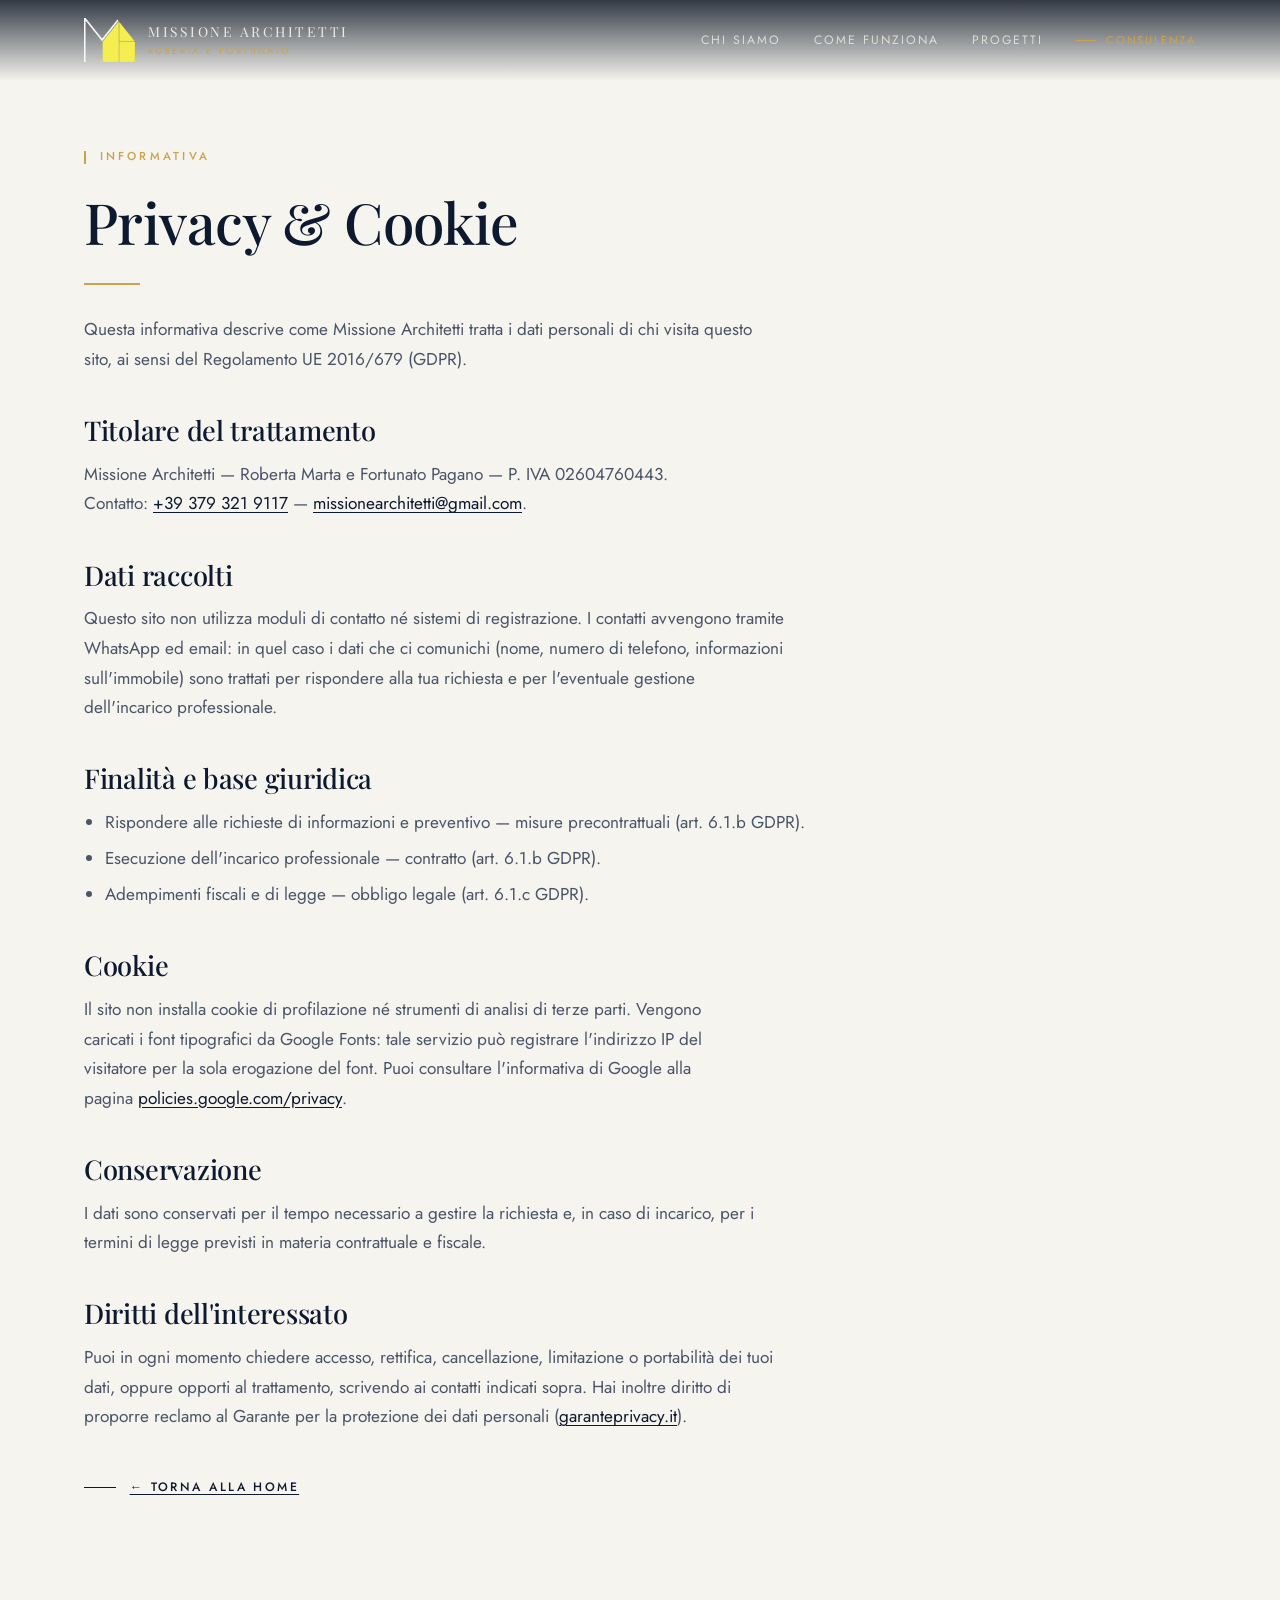
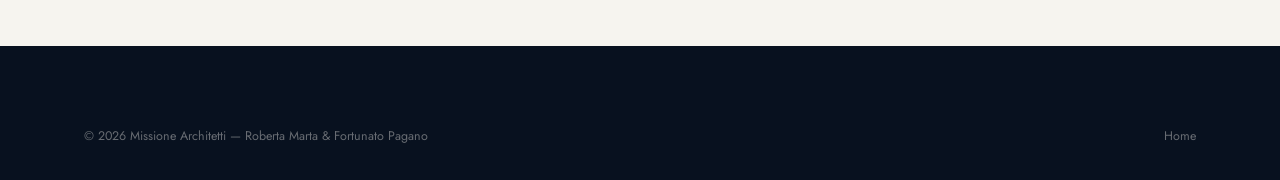
==== commit a527b7f6: "Aggiunge la Partita IVA ai contatti" ====
--- a/privacy.html
+++ b/privacy.html
@@ -54,10 +54,10 @@
     visita questo sito, ai sensi del Regolamento UE 2016/679 (GDPR).</p>
 
     <h2>Titolare del trattamento</h2>
-    <p>Missione Architetti — Roberta Marta e Fortunato Pagano.<br>
+    <p>Missione Architetti — Roberta Marta e Fortunato Pagano — P. IVA 02604760443.<br>
     Contatto: <a href="https://wa.me/393793219117?text=Salve%2C%20Ciao%20Missione%20Architetti!%20%F0%9F%91%8B%0AVorrei%20ricevere%20maggiori%20informazioni%20sui%20vostri%20servizi%20e%2C%20se%20possibile%2C%20fissare%20una%20consulenza.%20%F0%9F%8F%A0%E2%9C%A8" target="_blank" rel="noopener">+39 379 321 9117</a> —
     <a href="mailto:missionearchitetti@gmail.com">missionearchitetti@gmail.com</a>.</p>
-    <!-- DA COMPLETARE: ragione sociale, P.IVA, sede legale ed email PEC/ordinaria -->
+    <!-- DA COMPLETARE: ragione sociale, sede legale ed email PEC/ordinaria -->
 
     <h2>Dati raccolti</h2>
     <p>Questo sito non utilizza moduli di contatto né sistemi di registrazione. I contatti
--- a/assets/style.css
+++ b/assets/style.css
@@ -448,6 +448,22 @@
 .project__media::after{background:linear-gradient(to top, rgba(8,17,31,.22), transparent 40%)}
 .project__media .pcard__play{opacity:1}
 
+.project__gallery{
+  display:grid; grid-template-columns:repeat(3,minmax(0,1fr));
+  gap:clamp(.45rem,1vw,.75rem); margin-top:clamp(.45rem,1vw,.75rem);
+}
+.project__gallery--two{grid-template-columns:repeat(2,minmax(0,1fr))}
+.project__shot{
+  position:relative; overflow:hidden; border-radius:var(--radius);
+  background:var(--navy-soft);
+}
+.project__shot img{
+  width:100%; aspect-ratio:4/3; object-fit:cover;
+  transition:transform .65s var(--ease), filter .45s var(--ease);
+}
+.project__shot:hover img{transform:scale(1.045); filter:brightness(.88)}
+.project__shot:focus-visible{outline:2px solid var(--gold); outline-offset:3px}
+
 .project h2{font-size:clamp(1.7rem,1.3rem + 1.7vw,2.6rem); margin:-.45rem 0 1.1rem}
 
 /* La categoria sta sopra il video, allineata al suo bordo sinistro.
@@ -508,7 +524,9 @@
   padding:clamp(1rem,4vw,3rem);
 }
 .lb.is-open{opacity:1; visibility:visible}
-.lb video{max-width:min(100%,900px); max-height:86svh; width:auto; border-radius:var(--radius)}
+.lb video,.lb > img{max-width:min(100%,1100px); max-height:86svh; width:auto; border-radius:var(--radius)}
+.lb > img{height:auto; object-fit:contain}
+.lb video[hidden],.lb > img[hidden]{display:none}
 .lb__close{
   position:absolute; top:clamp(1rem,3vw,2rem); right:clamp(1rem,3vw,2rem);
   width:46px; height:46px; border-radius:50%; display:grid; place-items:center;
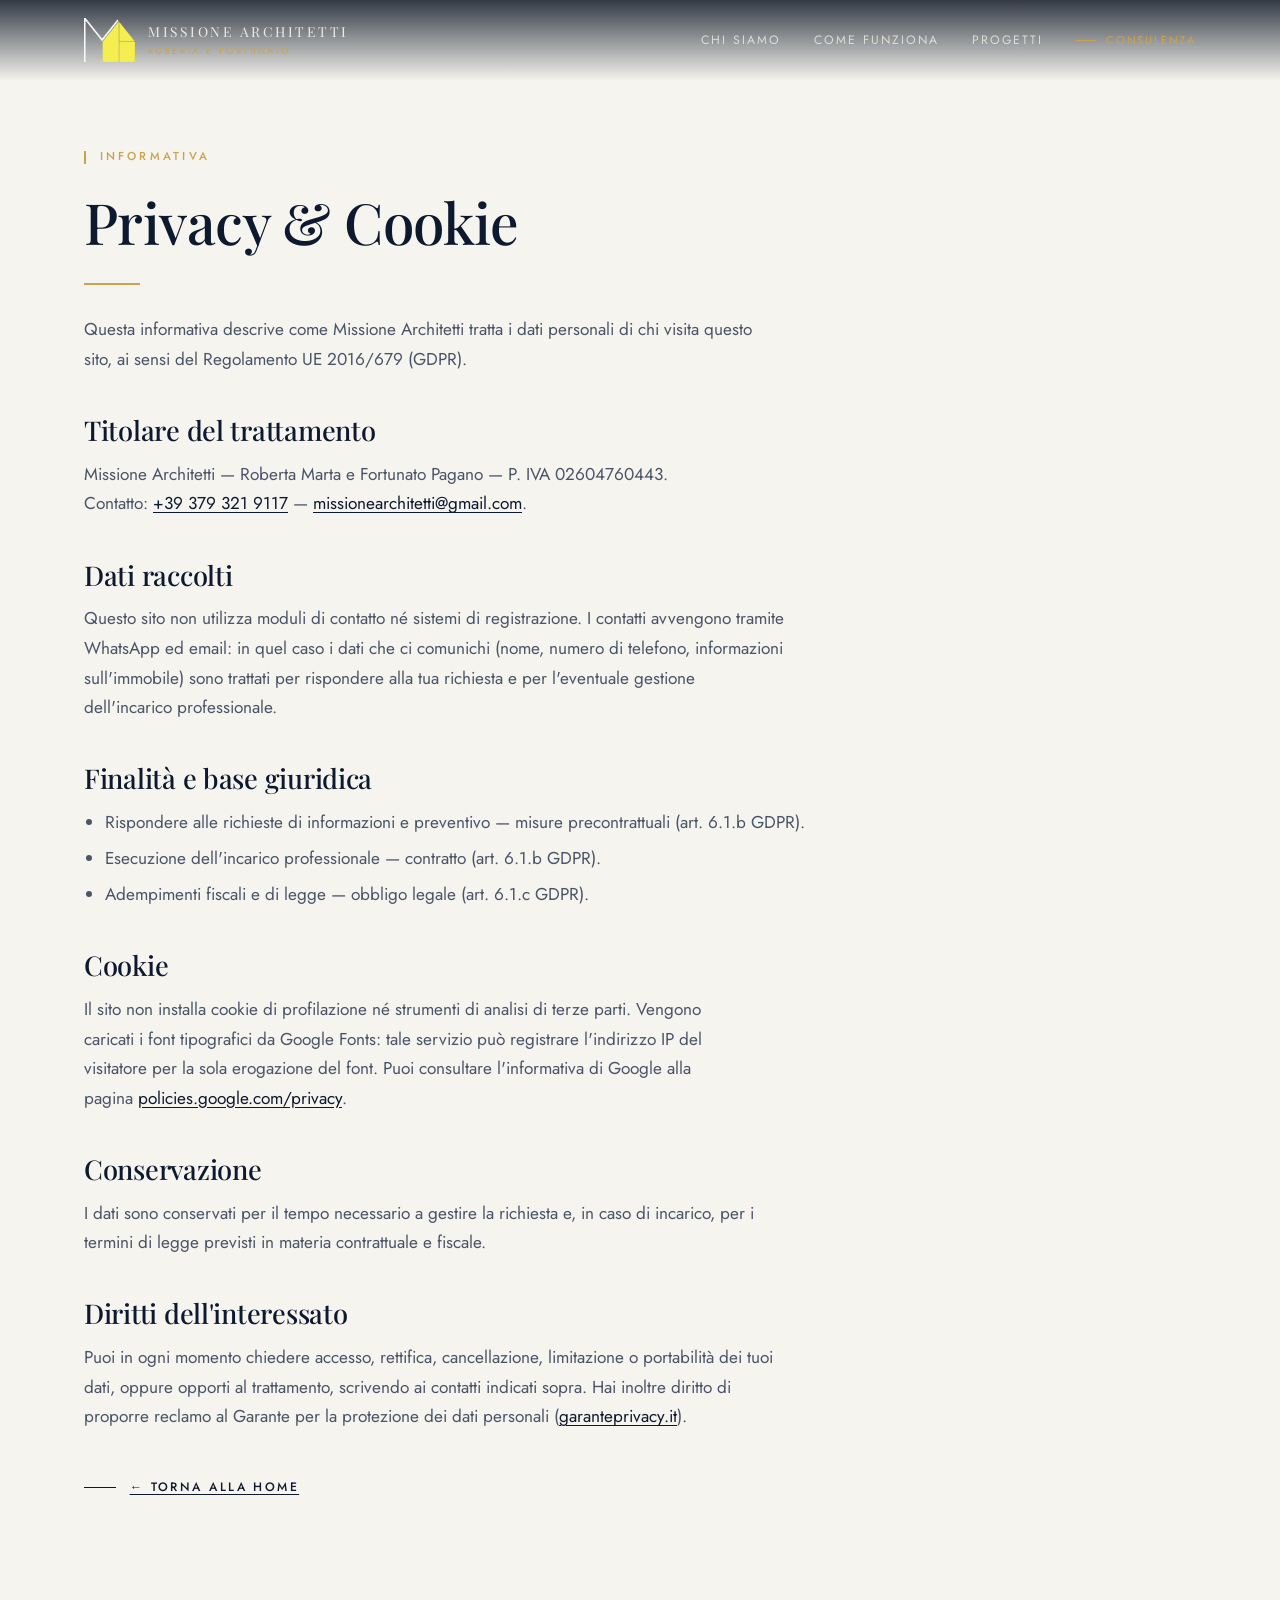
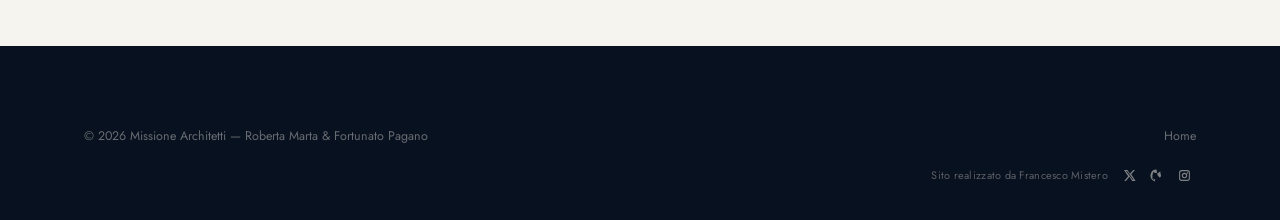
==== commit 214e00a2: "Add subtle creator credit to footer" ====
--- a/privacy.html
+++ b/privacy.html
@@ -38,7 +38,7 @@
       <a href="/#chi-siamo">Chi siamo</a>
       <a href="/#metodo">Come funziona</a>
       <a href="/progetti">Progetti</a>
-      <a class="btn btn--gold" href="https://wa.me/393793219117?text=Salve%2C%20Ciao%20Missione%20Architetti!%20%F0%9F%91%8B%0AVorrei%20ricevere%20maggiori%20informazioni%20sui%20vostri%20servizi%20e%2C%20se%20possibile%2C%20fissare%20una%20consulenza.%20%F0%9F%8F%A0%E2%9C%A8" target="_blank" rel="noopener">Consulenza</a>
+      <a class="btn btn--gold" href="https://wa.me/393793219117?text=Salve%2C%20Ciao%20Missione%20Architetti!%0AVorrei%20ricevere%20maggiori%20informazioni%20sui%20vostri%20servizi%20e%2C%20se%20possibile%2C%20fissare%20una%20consulenza." target="_blank" rel="noopener">Consulenza</a>
     </nav>
     <button class="nav__toggle" id="navToggle" aria-label="Apri il menu" aria-expanded="false" aria-controls="navLinks"><span></span></button>
   </div>
@@ -55,7 +55,7 @@
 
     <h2>Titolare del trattamento</h2>
     <p>Missione Architetti — Roberta Marta e Fortunato Pagano — P. IVA 02604760443.<br>
-    Contatto: <a href="https://wa.me/393793219117?text=Salve%2C%20Ciao%20Missione%20Architetti!%20%F0%9F%91%8B%0AVorrei%20ricevere%20maggiori%20informazioni%20sui%20vostri%20servizi%20e%2C%20se%20possibile%2C%20fissare%20una%20consulenza.%20%F0%9F%8F%A0%E2%9C%A8" target="_blank" rel="noopener">+39 379 321 9117</a> —
+    Contatto: <a href="https://wa.me/393793219117?text=Salve%2C%20Ciao%20Missione%20Architetti!%0AVorrei%20ricevere%20maggiori%20informazioni%20sui%20vostri%20servizi%20e%2C%20se%20possibile%2C%20fissare%20una%20consulenza." target="_blank" rel="noopener">+39 379 321 9117</a> —
     <a href="mailto:missionearchitetti@gmail.com">missionearchitetti@gmail.com</a>.</p>
     <!-- DA COMPLETARE: ragione sociale, sede legale ed email PEC/ordinaria -->
 
@@ -103,6 +103,14 @@
       <p>© <span id="year">2026</span> Missione Architetti — Roberta Marta &amp; Fortunato Pagano</p>
       <p><a href="/">Home</a></p>
     </div>
+    <div class="footer__credit">
+      <span>Sito realizzato da Francesco Mistero</span>
+      <nav class="footer__credit-links" aria-label="Profili di Francesco Mistero">
+        <a href="https://x.com/Kappaemme1926" target="_blank" rel="noopener noreferrer" aria-label="Francesco Mistero su X"><svg viewBox="0 0 24 24" aria-hidden="true"><path d="M18.9 2H22l-6.8 7.8L23.2 22h-6.3l-5-7.5L5.3 22H2.2l7.3-8.4L1.8 2h6.5l4.5 6.9L18.9 2Zm-1.1 18h1.7L7.4 3.9H5.6L17.8 20Z"/></svg></a>
+        <a href="https://github.com/Kappaemme-git" target="_blank" rel="noopener noreferrer" aria-label="Francesco Mistero su GitHub"><svg viewBox="0 0 24 24" aria-hidden="true"><path d="M12 .8a11.2 11.2 0 0 0-3.5 21.8c.6.1.8-.3.8-.6v-2.1c-3.3.7-4-1.4-4-1.4-.5-1.3-1.2-1.6-1.2-1.6-1.1-.8.1-.8.1-.8 1.2.1 1.8 1.2 1.8 1.2 1 .1.8 2.5 2.6 3.1.3-.7.7-1.2 1.2-1.5-2.7-.3-5.5-1.3-5.5-6.1 0-1.4.5-2.5 1.2-3.4-.1-.3-.5-1.6.1-3.3 0 0 1-.3 3.5 1.3a12 12 0 0 1 6.4 0C18 4.5 19 4.8 19 4.8c.6 1.7.2 3 .1 3.3.8.9 1.2 2 1.2 3.4 0 4.8-2.8 5.5-6.1.7.6 1.3 1.7 1.3 3.3V22c0 .3.2.7.8.6A11.2 11.2 0 0 0 12 .8Z"/></svg></a>
+        <a href="https://www.instagram.com/kappaemme.dev/" target="_blank" rel="noopener noreferrer" aria-label="Francesco Mistero su Instagram"><svg viewBox="0 0 24 24" aria-hidden="true"><path d="M7 2h10a5 5 0 0 1 5 5v10a5 5 0 0 1-5 5H7a5 5 0 0 1-5-5V7a5 5 0 0 1 5-5Zm0 2a3 3 0 0 0-3 3v10a3 3 0 0 0 3 3h10a3 3 0 0 0 3-3V7a3 3 0 0 0-3-3H7Zm5 3a5 5 0 1 1 0 10 5 5 0 0 1 0-10Zm0 2a3 3 0 1 0 0 6 3 3 0 0 0 0-6Zm5.5-2.8a1.3 1.3 0 1 1 0 2.6 1.3 1.3 0 0 1 0-2.6Z"/></svg></a>
+      </nav>
+    </div>
   </div>
 </footer>
 
--- a/assets/style.css
+++ b/assets/style.css
@@ -604,6 +604,12 @@
 .footer a{transition:color .3s var(--ease)}
 .footer a:hover{color:var(--cream)}
 .footer__bottom{display:flex; flex-wrap:wrap; justify-content:space-between; gap:1rem; padding-top:1.8rem; font-size:.78rem; color:rgba(237,234,228,.42)}
+.footer__credit{display:flex; align-items:center; justify-content:flex-end; flex-wrap:wrap; gap:.45rem; margin-top:1rem; font-size:.68rem; letter-spacing:.025em; color:rgba(237,234,228,.36)}
+.footer__credit-links{display:inline-flex; align-items:center; gap:.2rem; margin-left:.15rem}
+.footer__credit-links a{width:24px; height:24px; display:grid; place-items:center; color:rgba(237,234,228,.52)}
+.footer__credit-links a:hover,.footer__credit-links a:focus-visible{color:var(--gold-light)}
+.footer__credit-links a:focus-visible{outline:1px solid var(--gold); outline-offset:2px}
+.footer__credit-links svg{width:13px; height:13px; fill:currentColor}
 
 /* WhatsApp flottante */
 .wa{
